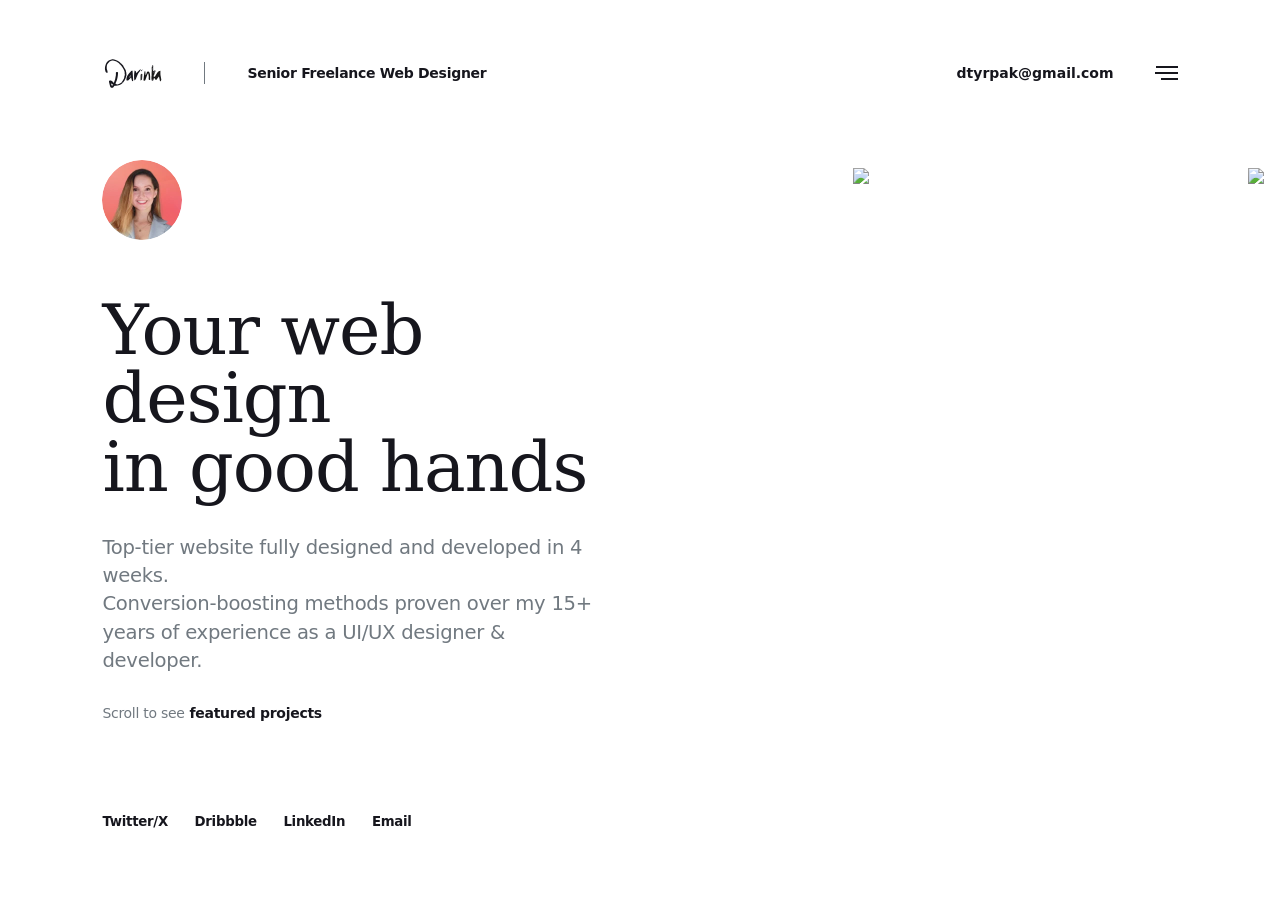
==== index.html @ 05b913f5 "Update portfolio content and interactions" ====
<!DOCTYPE html>
<html lang="en">
<head>
	<meta charset="utf-8">

	<title>Darinka: UI/UX Designer</title>
	<meta name="viewport" content="width=device-width, height=device-height, initial-scale=1, minimum-scale=1" />
	<link rel="icon" type="image/webp" href="img/avatar.webp" />

	<link rel="stylesheet" href="style.css" />
</head> 

<body>

<svg class="svg-sprite" aria-hidden="true" focusable="false">
	<symbol id="icon-star" viewBox="0 0 17 16">
		<path fill="#fbbc04" d="m5.7 5.1-5.3.6-.4.4q0 .2.2.5L4 10l-1 5.2q-.1.3.1.5t.5 0l4.6-2.6L13 16h.5q.3-.3.2-.6l-1-5.2 3.8-3.5q.3-.3.2-.5t-.4-.4L11 5.1 8.8.3q0-.3-.5-.3Q8 0 8 .3z" />
	</symbol>
</svg>

<div id="layoutbox">
	<header>
		<h1 class="logo"><img src="img/podpis.svg" alt="Darinka - signature" /></h1>
		<p class="header-title">Senior Freelance Web Designer</p>
		<address>
			<a class="button header-email" href="mailto:dtyrpak@gmail.com">dtyrpak@gmail.com</a>
		</address>
		<nav>
			<a data-action="open-menu" title="Click to open menu">
				<svg width="24" height="24" viewBox="0 0 24 24">
					<line x1="2" y1="1" x2="24" y2="1" />
					<line x1="1" y1="7" x2="24" y2="7" />
					<line x1="7" y1="13" x2="24" y2="13" />
				</svg>
			</a>
			<overlay>
				<a data-action="close-menu" title="Click to close menu">
					<svg width="14" height="14" viewBox="0 0 14 14">
						<line x1="1" y1="1" x2="14" y2="14" />
						<line x1="14" y1="1" x2="1" y2="14" />
					</svg>
				</a>
				<ul id="menu">
					<li><a href="#works">Works</a></li>
					<li><a href="#about">About</a></li>
					<li><a href="mailto:dtyrpak@gmail.com">Contact</a></li>
				</ul>
			</overlay>
		</nav>
	</header>
	
	
	<main>
		<welcome>
			<img class="welcome-avatar" src="img/avatar.webp" alt="Darina Kostelníková" />
			<h1>Your web design<br />in&nbsp;good hands</h1>
			<p>Top-tier website fully designed and developed in 4 weeks. <br />
			Conversion-boosting methods proven over my 15+ years of&nbsp;experience as a UI/UX designer & developer.</p>
			<p class="project-prompt">
				<span>Scroll to see</span> <a href="#works">featured projects</a> <!-- or <a href="#templates">browse my templates</a> -->
			</p>
						
		</welcome>
		
		<works id="works">
			<ul>
				<li>
					<figure>
						<a href="project.html">
							<img loading="lazy" src="img/projects/project_01.webp" alt="Website and mobile app project thumbnail" />
						</a>
						<figcaption>
							<h3>Digits Figma template</h3>
							<p>Design and marketing</p>
						</figcaption>
					</figure>
				</li>
				<li>
					<figure class="wide">
						<a href="project.html">
							<img loading="lazy" src="img/projects/project_02.webp" alt="Web app project thumbnail" />
						</a>
						<figcaption>
							<h3>slovakia.com travel directory</h3>
							<p>Design and WordPress development</p>
						</figcaption>
					</figure>
				</li>
				<li>
					<figure>
						<a href="project.html">
							<img loading="lazy" src="img/projects/project_03.webp" alt="Branding guide and website project thumbnail" />
						</a>
						<figcaption>
							<h3>Medicine delivery app</h3>
							<p>UI/UX design</p>
						</figcaption>
					</figure>
				</li>
				<li>
					<figure>
						<a href="project.html">
							<img loading="lazy" src="img/projects/project_04.webp" alt="Website redesign project thumbnail" />
						</a>
						<figcaption>
							<h3>Interior panels e-commerce</h3>
							<p>Design</p>
						</figcaption>
					</figure>
				</li>
				<li>
					<figure>
						<a href="project.html">
							<img loading="lazy" src="img/projects/project_05.webp" alt="WordPress themes project thumbnail" />
						</a>
						<figcaption>
							<h3>ePower.ie website</h3>
							<p>Design (lead designer) and WordPress development</p>
						</figcaption>
					</figure>
				</li>
				<li>
					<figure>
						<a href="project.html">
							<img loading="lazy" src="img/projects/project_06.webp" alt="E-commerce project thumbnail" />
						</a>
						<figcaption>
							<h3>ArtHaz.sk museum website</h3>
							<p>Design and WordPress development</p>
						</figcaption>
					</figure>
				</li>
				<li>
					<figure>
						<a href="project.html">
							<img loading="lazy" src="img/projects/project_07.webp" alt="Landing page and app project thumbnail" />
						</a>
						<figcaption>
							<h3>Various templates for sale</h3>
							<p>Design and HTML/WordPress development</p>
						</figcaption>
					</figure>
				</li>
				<li>
					<figure>
						<a href="project.html">
							<img loading="lazy" src="img/projects/project_08.webp" alt="Landing page and app project thumbnail" />
						</a>
						<figcaption>
							<h3>SaaS landing page</h3>
							<p>Design (lead designer)</p>
						</figcaption>
					</figure>
				</li>
				<li>
					<figure>
						<a href="project.html">
							<img loading="lazy" src="img/projects/project_09.webp" alt="Landing page and app project thumbnail" />
						</a>
						<figcaption>
							<h3>Fratch.io website</h3>
							<p>Design (lead designer)</p>
						</figcaption>
					</figure>
				</li>
				<li>
					<figure class="wide">
						<a href="project.html">
							<img loading="lazy" src="img/projects/project_10.webp" alt="Landing page and app project thumbnail" />
						</a>
						<figcaption>
							<h3>Intersoft website</h3>
							<p>Design and HTML development</p>
						</figcaption>
					</figure>
				</li>
			</ul>
		</works>
		
		<est aria-label="Established 2006">
			<span></span>
			<img loading="lazy" src="img/est.svg" alt="EST. 2006" />
			<span></span>
		</est>
		
				
		<about id="about">
			<figure>
				<img loading="lazy" src="img/portrait.webp" alt="Family portraits" />
				<figcaption>Me and my family</figcaption>
			</figure>
			
			<div>
				<h2>Get to know me</h2>

				<p class="large">My name is Darina Kostelníková <br />
					and I am your independent web designer. </p>

				<p>After getting my Master's Degree in Computer Science in 2007, I've worked on <strong>100+ projects for small to giant-sized businesses</strong>. </p>

				<p>I am an <strong>Elite author</strong> on ThemeForest with more than 2500 <strong>happy customers</strong>, having sold more than $75,000 in WordPress themes. I&nbsp;appeared in 3 issues of <strong>"net magazine"</strong>, a printed magazine for web designers. </p>

				<p>Web design is my second nature and my dream job. I live in Slovakia with my husband, daughter and our doggie.</p>

				<p><a href="mailto:dtyrpak@gmail.com">👋 Write me an email</a></p>
			</div>
		</about>

		<testimonials>
			<article>
				<div class="testimonial-avatar"><img src="img/testimonial_1.webp" alt="Photo of a person who gave a testimonials" /></div>
				<p class="stars" aria-label="5 out of 5 stars"><svg width="17" height="16" aria-hidden="true"><use href="#icon-star"></use></svg><svg width="17" height="16" aria-hidden="true"><use href="#icon-star"></use></svg><svg width="17" height="16" aria-hidden="true"><use href="#icon-star"></use></svg><svg width="17" height="16" aria-hidden="true"><use href="#icon-star"></use></svg><svg width="17" height="16" aria-hidden="true"><use href="#icon-star"></use></svg></p>
				<blockquote>Darinka is a talented designer and a pleasure to work with. I have hired her for two projects so far and I look forward to working with her on many more to come.</blockquote>
				<p class="testimonial-author">Evan Rosenfeld</p>
			</article>
			<article>
				<div class="testimonial-avatar"><img src="img/testimonial_2.webp" alt="Photo of a person who gave a testimonials" /></div>
				<p class="stars" aria-label="5 out of 5 stars"><svg width="17" height="16" aria-hidden="true"><use href="#icon-star"></use></svg><svg width="17" height="16" aria-hidden="true"><use href="#icon-star"></use></svg><svg width="17" height="16" aria-hidden="true"><use href="#icon-star"></use></svg><svg width="17" height="16" aria-hidden="true"><use href="#icon-star"></use></svg><svg width="17" height="16" aria-hidden="true"><use href="#icon-star"></use></svg></p>
				<blockquote>The great designer Darinka combines an effective approach to modern web design, in which sensible visuals are combined with functional implementation.</blockquote>
				<p class="testimonial-author">Ondrej Pastirik</p>
			</article>
			<article>
				<div class="testimonial-avatar"><img src="img/testimonial_3.webp" alt="Photo of a person who gave a testimonials" /></div>
				<p class="stars" aria-label="5 out of 5 stars"><svg width="17" height="16" aria-hidden="true"><use href="#icon-star"></use></svg><svg width="17" height="16" aria-hidden="true"><use href="#icon-star"></use></svg><svg width="17" height="16" aria-hidden="true"><use href="#icon-star"></use></svg><svg width="17" height="16" aria-hidden="true"><use href="#icon-star"></use></svg><svg width="17" height="16" aria-hidden="true"><use href="#icon-star"></use></svg></p>
				<blockquote>Darinka was so fast and focused! She was there for me and made my life so much easier. Her creations are smooth, simple and clean, exactly my style.</blockquote>
				<p class="testimonial-author">Zuzana Stelbaska</p>
			</article>
			<article>
				<div class="testimonial-avatar"><img src="img/testimonial_4.webp" alt="Photo of a person who gave a testimonials" /></div>
				<p class="stars" aria-label="5 out of 5 stars"><svg width="17" height="16" aria-hidden="true"><use href="#icon-star"></use></svg><svg width="17" height="16" aria-hidden="true"><use href="#icon-star"></use></svg><svg width="17" height="16" aria-hidden="true"><use href="#icon-star"></use></svg><svg width="17" height="16" aria-hidden="true"><use href="#icon-star"></use></svg><svg width="17" height="16" aria-hidden="true"><use href="#icon-star"></use></svg></p>
				<blockquote>We worked with Darinka as an agency. Our clients were always extremely satisfied, they liked the designs right from the get-go. She has a knack for it :)</blockquote>
				<p class="testimonial-author">Lukas Cervenka</p>
			</article>
			<article>
				<div class="testimonial-avatar"><img src="img/testimonial_5.webp" alt="Photo of a person who gave a testimonials" /></div>
				<p class="stars" aria-label="5 out of 5 stars"><svg width="17" height="16" aria-hidden="true"><use href="#icon-star"></use></svg><svg width="17" height="16" aria-hidden="true"><use href="#icon-star"></use></svg><svg width="17" height="16" aria-hidden="true"><use href="#icon-star"></use></svg><svg width="17" height="16" aria-hidden="true"><use href="#icon-star"></use></svg><svg width="17" height="16" aria-hidden="true"><use href="#icon-star"></use></svg></p>
				<blockquote>Excellent work ethic.<br />	 Talented web developer. Known her for more than 7 years now. Hire her.</blockquote>
				<p class="testimonial-author">Richard Kohn</p>
			</article>
		</testimonials>


		<certifications>
			<h2>My experience</h2>

			<p class="certifications-label">Recognitions &amp; Certification</p>
			<div class="certification-list">
				<div class="certification-row primary">
					<img class="cert-elite" loading="lazy" src="img/certs/elite.webp" alt="Envato Elite" />
					<img class="cert-ux" loading="lazy" src="img/certs/ux_1.webp" alt="UX Design" />
					<img class="cert-process" loading="lazy" src="img/certs/process.webp" alt="Process Masterclass" />
					<p class="cert-note">Certified<br />Completion</p>
				</div>
				<div class="certification-row secondary">
					<img class="cert-google" loading="lazy" src="img/certs/google_career_cert.webp" alt="Google Career Certificates" />
					<p>UX Design<br />Certified<br />Completion</p>
					<p>Fundamentals<br />of Digital Marketing<br />Certified Completion</p>
					<img class="cert-net" loading="lazy" src="img/certs/featured_net.webp" alt="Featured in net magazine" />
				</div>
			</div>

			<p class="certifications-label">Working with</p>
			<div class="tools-list">
				<img loading="lazy" src="img/tools/figma_2x.webp" alt="Figma" />
				<img loading="lazy" src="img/tools/framer_2x.webp" alt="Framer" />
				<img loading="lazy" src="img/tools/wordpress_2x.webp" alt="WordPress" />
				<img loading="lazy" src="img/tools/html_2x.webp" alt="HTML, CSS and JavaScript" />
				<img loading="lazy" src="img/tools/php_2x.webp" alt="PHP" />
				<img loading="lazy" src="img/tools/git_2x.webp" alt="Git" />
				<p>and anything<br />in between...</p>
			</div>
		</certifications>

		<end>
			&nbsp;
		</end>
	</main>
	
	<footer>
		<nav>
			<ul>
				<li><a href="https://x.com/darinkaio" target="_blank" rel="noopener noreferrer">Twitter/X</a></li>
				<li><a href="https://www.dribbble.com/darinka" target="_blank" rel="noopener noreferrer">Dribbble</a></li>
				<li><a href="https://www.linkedin.com/in/darina-kostelnikova/" target="_blank" rel="noopener noreferrer">LinkedIn</a></li>
				<li><a href="mailto:dtyrpak@gmail.com">Email</a></li>
			</ul>
		</nav>
	</footer>

</div><!-- #layoutbox -->


<script src="scripts.js"></script>

</body>
</html>
---- style.css ----
@font-face {
    font-family: 'Sans';
    src: url('fonts/sans-regular.woff2') format('woff2');
    font-weight: normal; font-style: normal;  font-display: swap;
}
@font-face {
    font-family: 'Sans';
    src: url('fonts/sans-semibold.woff2') format('woff2');
    font-weight: 600;  font-style: normal;  font-display: swap;
}
@font-face {
	font-family: 'Serif';
	src: url('fonts/serif-medium.woff2') format('woff2');
	font-weight: 500;  font-style: normal;  font-display: swap;
}

body {
	--black: #16161D;
	--grey: #717980;
	--pink: #f27477;
	--lightpink: #F4F0F6;
	--white: #fff;
	--gap: min(8vw, 128px);
	margin: 0;
	padding: 0;
	box-sizing: border-box;
	background: white;
	font-family: 'Sans', -apple-system, Roboto, Helvetica, sans-serif;
	font-weight: normal;
	color: var(--black);
	font-size: 0.875rem;
	line-height: 1.6;
	letter-spacing: -0.02em;
	font-smooth: always;
	-webkit-font-smoothing: antialiased;
	overflow-x: hidden;
	overflow-y: auto;
	overscroll-behavior: none;
}
body.horizontal {
	width: auto; height: 100vh; min-height: 10em; overflow-y: hidden; overflow-x: scroll; max-height: 100vh;
}
p {list-style: none;vertical-align: top;color: var(--grey);margin-top: 0;}
ul, ol {padding-left: 20px;}
li { padding-bottom: 8px; }
li:last-child { padding-bottom: 0; }
h1, h2, h3, h4, h5, h6 {font-family: "Serif", Times, serif;font-weight: 500;margin: 4px 0 0.5em;color: var(--black);}
h1 {font-size: 5em;line-height: 0.98;letter-spacing: -0.015em;font-weight: normal;}
h2 {font-size: 2.65em;line-height: 1;}
h3 {font-size: 1.65em;line-height: 1.325;}
h4 {font-size: 1.35em;line-height: 1.45;}
h5 {font-size: 1.325em;line-height: 1.45;}
h6 {font-size: 1em;line-height: 1.45; }
em {font-style: italic;font-family: serif;font-size: 117%;line-height: 0;font-weight: normal;}
strong { color: var(--black); }
address {line-height: 1.5;font-style: normal;margin-bottom: 1em;}
a {color: var(--black);text-decoration: none;line-height: 1.625;font-weight: 600;transition: all .125s ease-in;cursor: pointer;} 
nav a, welcome a, footer a, h2 a, h3 a, h4 a, h5 a, h6 a {background: none;line-height: inherit;}
p a { background: var(--lightpink); padding: 6px 12px; }
a:hover { color: var(--pink); }
.button {display: inline-block;padding: 8px 16px;border-radius: 2px;line-height: 1.2;}

figure, img {margin: 0;max-width: 100%;display: block;flex-shrink: 0;object-fit: contain;}
figure img { width: auto; }
figcaption {margin: 0;}

header, footer {position: absolute;padding: 0 var(--gap);width: calc(100vw - var(--gap) * 2);}
body.horizontal header,
body.horizontal footer {position: fixed;z-index: 9;}
header {display: flex;align-items: center;flex-direction: row;margin-top: 4em;}
header h1.logo {margin: 0;/* position: relative; *//* top: 4px; */z-index: 9;display: flex;align-items: center;}
header img {margin: 0;flex-shrink: 0;}
header .header-title {margin: 0 0 0 3em;padding-left: 3em;border-left: 1px solid var(--grey);color: var(--black);/* font-size: 14px; *//* line-height: 24px; */font-weight: 600;/* letter-spacing: -0.01em; */z-index: 90;}
header address {font-size: 14px;line-height: 1;display: inline-block;padding: 0;margin: 0 24px 0 auto;letter-spacing: normal;font-style: normal;position: relative;z-index: 9;}
header .header-email {/* background: linear-gradient(90deg, #fff200 0%, #ff914d 100%); */color: var(--black);font-weight: 600;}
header .header-email:hover {/* background: linear-gradient(90deg, #fff200 0%, #ff914d 100%); */color: var(--pink);filter: brightness(1.04);}
header nav {margin-top: 10px;display: flex;align-items: center;transition: margin .25s ease-in;}
header nav a {display: flex;align-content: center;justify-content: center;z-index: 90;}
header nav svg line { stroke: var(--black); stroke-width: 2; }
header nav a:hover { background-color: transparent; }

#layoutbox {height: 100%;}	
main {padding: 9em var(--gap) 10em;}
body.horizontal main {display: flex;flex-wrap: nowrap;flex-direction: row;height: calc(95vh - 20em);}
body.horizontal main > * {min-width: 540px;padding-left: var(--gap);margin-right: var(--gap);margin-top: 4em;flex-shrink: 0;align-self: center;}

overlay {transform: translateX(-100%);position: fixed;top: 0;left: 0;width: 200vw;height: calc(100vh - 20em + 20px);background: var(--white);opacity: 0;padding: 10em var(--gap);transition: all .125s ease-in;display: flex;flex-direction: column;}
body.open-menu overlay {transform: translateX(0);opacity: 1;}
ul#menu { padding: 0; margin: auto 0;}
ul#menu li a {font-size: 3.785em;font-family: "Serif", serif;line-height: 1;color: var(--black);opacity: 0.741;display: block;margin: 0.147em 0;}
ul#menu li {margin: 0;position: relative;display: block;}
overlay a[data-action=close-menu] {position: absolute;top: 0;left: calc(100vw - var(--gap) * 3);padding: 24px var(--gap);visibility: hidden;}
body.open-menu header nav {margin-top: -4px;}
a[data-action=open-menu] line { transition: transform .25s ease-in; }
body.open-menu a[data-action=open-menu] line:nth-child(1) {transform: rotate(45deg) translateX(6px);}
body.open-menu a[data-action=open-menu] line:nth-child(2) {transform: rotate(-45deg) translateY(12px) translateX(-13px);}
body.open-menu a[data-action=open-menu] line:nth-child(3) { transform: scale(0); }

footer {position: relative;font-size: 10pt;bottom: 0;margin-bottom: 6vh;}
footer nav ul { list-style: none; display: flex; padding: 0; flex-wrap: wrap; }
footer nav ul li { padding: 0 2em 0 0; color: var(--black); white-space: nowrap;}

::selection { background: var(--pink); color: white; } 
.svg-sprite {position: absolute;width: 0;height: 0;overflow: hidden;}

/* sections */
body.horizontal main > welcome {padding-left: 0;width: calc(100vw - 440px - var(--gap)*3);max-width: 654px;margin-right: 0;}
welcome .welcome-avatar {width: 80px;height: 80px;object-fit: cover;border-radius: 50%;margin: 0 0 56px;}
welcome h1 {max-width: 14ch;padding: 0;margin-bottom: 32px;}
welcome p {font-size: 1.4em;line-height: 1.45;max-width: 40ch;margin: 0 0 28px;padding: 0;}
welcome .project-prompt {display: flex;gap: 0.35em;align-items: baseline;margin: 0;color: var(--grey);font-size: 14px;line-height: 1.4;}
welcome .project-prompt a {background: transparent;font-weight: 600;line-height: inherit;padding: 0;}
welcome .project-prompt a:hover {background: transparent; }
welcome .project-back {margin-bottom: 24px;font-size: 14px;}
welcome .project-back a {background: var(--lightpink);padding: 6px 12px;}
welcome .project-meta {font-size: 14px;color: var(--black);font-weight: 600;}

body.horizontal main > works {/* padding-left: 0; */margin-right: 0;}
works > ul {display: flex;width: auto;list-style: none;align-items: center;height: 100%;padding: 0;}
works > ul > li {display: flex;flex-shrink: 0;position: relative;align-items: center;}
works h3 {font-size: 1.5em; margin: 0; }
works p { margin: 0; }
works figure {height: 540px; width: auto; padding-right: var(--gap);padding-left: 0;position: relative;}
works figure.wide {  margin: 0 -24px; }
works figure > a {display: flex;height: 100%;width: auto;border-radius: 5px;position: relative;align-items: center;justify-content: center;}
works figure a img {height: 100%; font-size: 0;}
works figcaption { bottom: 0;margin: 0 auto;width: 100%; padding: 16px 0; opacity: 0; transition: opacity .13s ease-in;}
works figure:hover figcaption { opacity: 0.95; }
works figure.wide figcaption { margin-left: 100px; }
.project-page works figure img {width: 800px;height: 540px;object-fit: cover;}

est {min-width: unset !important; align-self: stretch;display: flex;flex-direction: column;align-items: center;justify-content: center;gap: 32px;min-width: 114px;}
est span {display: block;width: 1px;min-height: 147px;background: #aeb4b9;}
est img {width: 114px;height: auto;}

about { display: flex; align-items: center; gap: 6em; }
about figure img { height: 540px; }
about figure { position: relative; }
about figure figcaption { position: absolute; bottom: 24px; left: 32px; z-index: 2; padding: 6px 12px; background: var(--lightpink); font-weight: bold; line-height: 1; }
about > div:not(.est-marker) { max-width: 44ch; }
p.large { font-size: 1.5em; line-height: 1.4; }

body.horizontal main > testimonials {padding-left: 0;}
testimonials {display: flex;gap: 24px;align-items: center;}
testimonials article {width: 320px;height: 400px;box-sizing: border-box;border: 1px solid var(--lightpink);border-radius: 8px;gap: 2em;padding: 2.5em 2em;display: flex;flex-direction: column;flex-shrink: 0;background: var(--white);}
testimonials .testimonial-avatar {width: 36px;height: 36px;border-radius: 50%;background: var(--lightpink);color: var(--grey);display: flex;align-items: center;justify-content: center;}
testimonials .stars {display: flex;gap: 6px;margin: 0 0 auto;}
testimonials .stars svg {display: block;flex: 0 0 auto;}
testimonials blockquote {margin: auto 0 0;color: var(--black);/* font-size: 1.2em; */line-height: 1.5;letter-spacing: 0;}
testimonials .testimonial-author {margin: 0;color: var(--grey);font-size: 12px;/* line-height: 1; */text-transform: uppercase;letter-spacing: 0.28em;}

body.horizontal main > certifications { }
certifications h2 {margin: 0 0 36px;font-size: 2.25em;}
certifications .certifications-label {margin: 0 0 28px;color: var(--black);font-size: 15px;line-height: 1.4;}
certifications .certification-list {display: flex;flex-direction: column;gap: 26px;margin-bottom: 52px;}
certifications .certification-row {display: flex;align-items: center; gap: 32px;}
certifications .certification-row img { flex: 0 0 auto;}
certifications .cert-elite {width: 82px;margin-right: 22px;}
certifications .cert-ux {width: 96px;}
certifications .cert-process {width: 172px;}
certifications .cert-google {width: 106px;margin-right: 16px;}
certifications .cert-net {width: 112px;margin-left: 18px;}
certifications .certification-list p {margin: 0;color: var(--black);font-size: 13px;line-height: 1.15;letter-spacing: -0.02em;}
certifications .cert-note {align-self: center;}
certifications .tools-list {display: flex;align-items: center;gap: 34px;}
certifications .tools-list img {width: 40px;height: 40px;object-fit: contain;}
certifications .tools-list img:nth-child(4) {width: 68px;}
certifications .tools-list img:nth-child(5) {width: 50px;}
certifications .tools-list p {margin: 0;color: var(--black);font-size: 13px;line-height: 1.2;}

body.horizontal main > end { min-width: 0; padding-left: 0; }


/* RESPONSIVE - everything vertical */
@media only screen and (max-width: 1024px) {
	h1 {font-size: 3em;}
	header {width: 100vw;margin-top: 0;padding: 12px var(--gap);top: 0;background: white;z-index: 99;box-sizing: border-box;}	
	header .header-title { display: none; }

	body main > * {padding-top: var(--gap);margin-bottom: 0;flex-direction: column;width: 100%;height: auto;clear: both;align-items: self-start;}
	
	works > ul {flex-wrap: wrap;justify-content: space-between;height: auto;gap: var(--gap);margin-top: var(--gap);}
	works > ul > li {flex-direction: column;flex-shrink: 1;}
	works figure {padding: 0;height: auto;max-width: 100%;margin: 0 !important;}
	works figcaption {opacity: 1;margin-left: auto !important;}
	est { flex-direction: row !important; align-items: center !important; }
	est span { height: 1px; min-height: unset; width: 147px; }
	about figure img { height: auto; }
	testimonials {flex-direction: row !important;overflow: auto;padding-bottom: 24px;padding-right: var(--gap);margin-bottom: var(--gap) !important;margin-right: calc(0px - var(--gap));width: calc(100% + var(--gap)) !important;}
	testimonials article {width: 100%;height: auto;max-width: 320px;}
	testimonials::after { content: ''; width: var(--gap); }
	testimonials .stars {margin-bottom: 64px;}
	certifications .certification-row {flex-wrap: wrap;gap: 24px 32px;}
	certifications .cert-elite,
	certifications .cert-google,
	certifications .cert-net {margin: 0;}
	certifications .tools-list {flex-wrap: wrap;gap: 32px;}
}
@media only screen and (max-width: 360px) {
	header .header-email { display: none; }
}
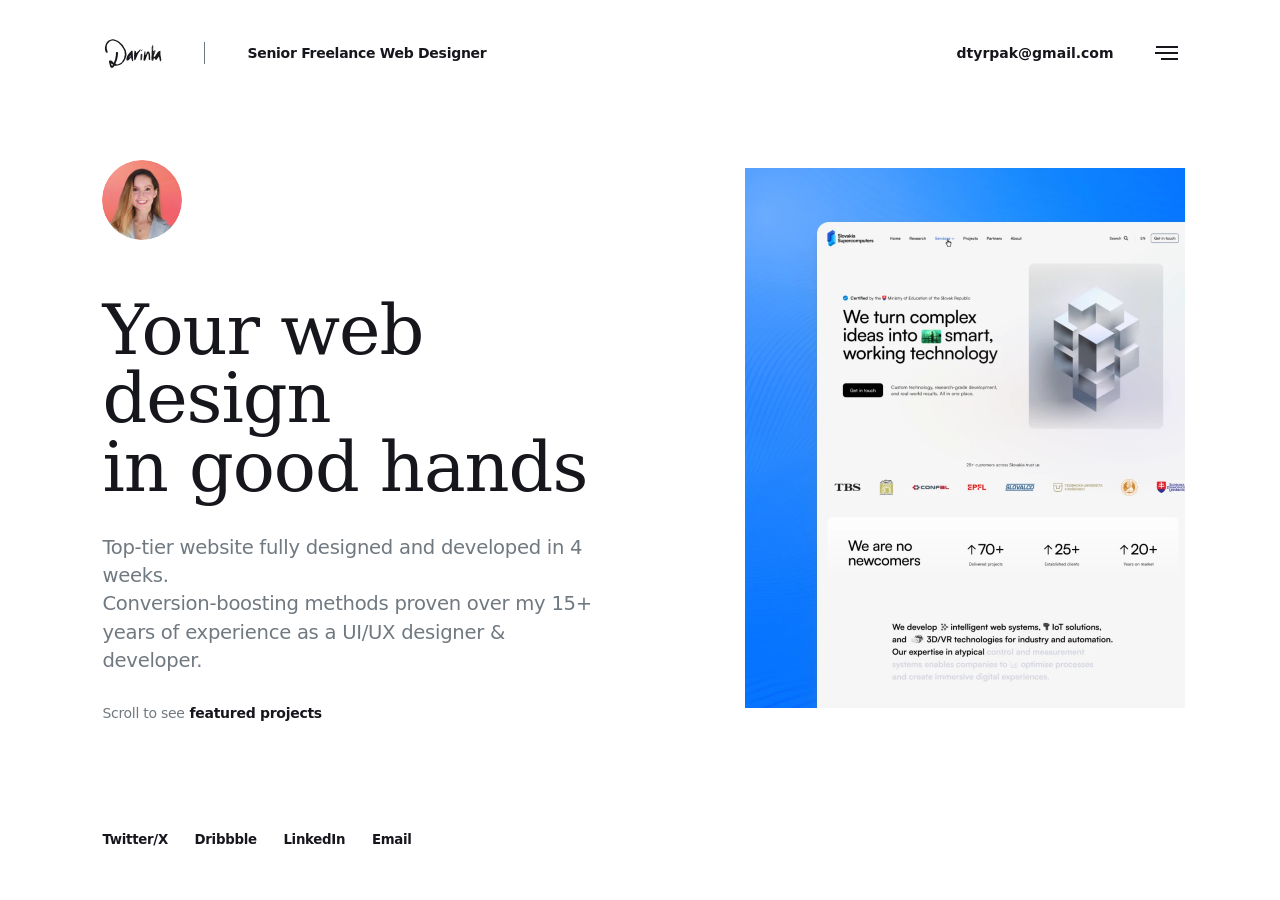
==== commit 2f88703b: "new project images" ====
--- a/index.html
+++ b/index.html
@@ -67,21 +67,43 @@
 				<li>
 					<figure>
 						<a href="project.html">
-							<img loading="lazy" src="img/projects/project_01.webp" alt="Website and mobile app project thumbnail" />
-						</a>
-						<figcaption>
-							<h3>Digits Figma template</h3>
-							<p>Design and marketing</p>
+							<img loading="lazy" src="img/projects/project_01.webp" alt="Slovakia Supercomputers website project thumbnail" />
+						</a>
+						<figcaption>
+							<h3>Slovakia Supercomputers website</h3>
+							<p>Design and WordPress development</p>
+						</figcaption>
+					</figure>
+				</li>
+				<li>
+					<figure>
+						<a href="project.html">
+							<img loading="lazy" src="img/projects/project_02.webp" alt="Designery agency website project thumbnail" />
+						</a>
+						<figcaption>
+							<h3>Designery agency website</h3>
+							<p>Design and development</p>
+						</figcaption>
+					</figure>
+				</li>
+				<li>
+					<figure>
+						<a href="project.html">
+							<img loading="lazy" src="img/projects/project_03.webp" alt="Delphi voice agent website project thumbnail" />
+						</a>
+						<figcaption>
+							<h3>Delphi voice agent website</h3>
+							<p>Design (lead designer)</p>
 						</figcaption>
 					</figure>
 				</li>
 				<li>
 					<figure class="wide">
 						<a href="project.html">
-							<img loading="lazy" src="img/projects/project_02.webp" alt="Web app project thumbnail" />
-						</a>
-						<figcaption>
-							<h3>slovakia.com travel directory</h3>
+							<img loading="lazy" src="img/projects/project_04.webp" alt="Slovakia.com travel directory project thumbnail" />
+						</a>
+						<figcaption>
+							<h3>Slovakia.com travel directory</h3>
 							<p>Design and WordPress development</p>
 						</figcaption>
 					</figure>
@@ -89,10 +111,10 @@
 				<li>
 					<figure>
 						<a href="project.html">
-							<img loading="lazy" src="img/projects/project_03.webp" alt="Branding guide and website project thumbnail" />
-						</a>
-						<figcaption>
-							<h3>Medicine delivery app</h3>
+							<img loading="lazy" src="img/projects/project_05.webp" alt="Kurando medicine delivery app project thumbnail" />
+						</a>
+						<figcaption>
+							<h3>Kurando medicine delivery app</h3>
 							<p>UI/UX design</p>
 						</figcaption>
 					</figure>
@@ -100,10 +122,10 @@
 				<li>
 					<figure>
 						<a href="project.html">
-							<img loading="lazy" src="img/projects/project_04.webp" alt="Website redesign project thumbnail" />
-						</a>
-						<figcaption>
-							<h3>Interior panels e-commerce</h3>
+							<img loading="lazy" src="img/projects/project_06.webp" alt="Wallure interior panels e-commerce project thumbnail" />
+						</a>
+						<figcaption>
+							<h3>Wallure interior panels e-commerce</h3>
 							<p>Design</p>
 						</figcaption>
 					</figure>
@@ -111,7 +133,7 @@
 				<li>
 					<figure>
 						<a href="project.html">
-							<img loading="lazy" src="img/projects/project_05.webp" alt="WordPress themes project thumbnail" />
+							<img loading="lazy" src="img/projects/project_07.webp" alt="ePower.ie website project thumbnail" />
 						</a>
 						<figcaption>
 							<h3>ePower.ie website</h3>
@@ -122,7 +144,7 @@
 				<li>
 					<figure>
 						<a href="project.html">
-							<img loading="lazy" src="img/projects/project_06.webp" alt="E-commerce project thumbnail" />
+							<img loading="lazy" src="img/projects/project_08.webp" alt="ArtHaz.sk museum website project thumbnail" />
 						</a>
 						<figcaption>
 							<h3>ArtHaz.sk museum website</h3>
@@ -133,7 +155,7 @@
 				<li>
 					<figure>
 						<a href="project.html">
-							<img loading="lazy" src="img/projects/project_07.webp" alt="Landing page and app project thumbnail" />
+							<img loading="lazy" src="img/projects/project_09.webp" alt="Website templates project thumbnail" />
 						</a>
 						<figcaption>
 							<h3>Various templates for sale</h3>
@@ -144,18 +166,7 @@
 				<li>
 					<figure>
 						<a href="project.html">
-							<img loading="lazy" src="img/projects/project_08.webp" alt="Landing page and app project thumbnail" />
-						</a>
-						<figcaption>
-							<h3>SaaS landing page</h3>
-							<p>Design (lead designer)</p>
-						</figcaption>
-					</figure>
-				</li>
-				<li>
-					<figure>
-						<a href="project.html">
-							<img loading="lazy" src="img/projects/project_09.webp" alt="Landing page and app project thumbnail" />
+							<img loading="lazy" src="img/projects/project_10.webp" alt="Fratch.io website project thumbnail" />
 						</a>
 						<figcaption>
 							<h3>Fratch.io website</h3>
@@ -164,9 +175,20 @@
 					</figure>
 				</li>
 				<li>
+					<figure>
+						<a href="project.html">
+							<img loading="lazy" src="img/projects/project_11.webp" alt="Data Native Agency website project thumbnail" />
+						</a>
+						<figcaption>
+							<h3>Data Native Agency website</h3>
+							<p>Design (lead designer)</p>
+						</figcaption>
+					</figure>
+				</li>
+				<li>
 					<figure class="wide">
 						<a href="project.html">
-							<img loading="lazy" src="img/projects/project_10.webp" alt="Landing page and app project thumbnail" />
+							<img loading="lazy" src="img/projects/project_12.webp" alt="Intersoft website project thumbnail" />
 						</a>
 						<figcaption>
 							<h3>Intersoft website</h3>
@@ -245,17 +267,20 @@
 
 			<p class="certifications-label">Recognitions &amp; Certification</p>
 			<div class="certification-list">
-				<div class="certification-row primary">
-					<img class="cert-elite" loading="lazy" src="img/certs/elite.webp" alt="Envato Elite" />
-					<img class="cert-ux" loading="lazy" src="img/certs/ux_1.webp" alt="UX Design" />
-					<img class="cert-process" loading="lazy" src="img/certs/process.webp" alt="Process Masterclass" />
-					<p class="cert-note">Certified<br />Completion</p>
-				</div>
-				<div class="certification-row secondary">
+				<div class="certification-row google-row">
 					<img class="cert-google" loading="lazy" src="img/certs/google_career_cert.webp" alt="Google Career Certificates" />
 					<p>UX Design<br />Certified<br />Completion</p>
 					<p>Fundamentals<br />of Digital Marketing<br />Certified Completion</p>
+				</div>
+				<div class="certification-row process-row">
+					<img class="cert-ux" loading="lazy" src="img/certs/ux_1.webp" alt="UX Design" />
+					<img class="cert-process" loading="lazy" src="img/certs/process.webp" alt="Process Masterclass" />
+					<p>Certified<br />Completion</p>
+				</div>
+				<div class="certification-row recognition-row">
+					<img class="cert-elite" loading="lazy" src="img/certs/elite.webp" alt="Envato Elite" />
 					<img class="cert-net" loading="lazy" src="img/certs/featured_net.webp" alt="Featured in net magazine" />
+					<p>Recognitions<br />and featurings</p>
 				</div>
 			</div>
 
--- a/style.css
+++ b/style.css
@@ -19,6 +19,7 @@
 	--grey: #717980;
 	--pink: #f27477;
 	--lightpink: #F4F0F6;
+	--snow: #F6F6F6;
 	--white: #fff;
 	--gap: min(8vw, 128px);
 	margin: 0;
@@ -67,7 +68,7 @@
 header, footer {position: absolute;padding: 0 var(--gap);width: calc(100vw - var(--gap) * 2);}
 body.horizontal header,
 body.horizontal footer {position: fixed;z-index: 9;}
-header {display: flex;align-items: center;flex-direction: row;margin-top: 4em;}
+header {display: flex;align-items: center;flex-direction: row;margin-top: 4vh;}
 header h1.logo {margin: 0;/* position: relative; *//* top: 4px; */z-index: 9;display: flex;align-items: center;}
 header img {margin: 0;flex-shrink: 0;}
 header .header-title {margin: 0 0 0 3em;padding-left: 3em;border-left: 1px solid var(--grey);color: var(--black);/* font-size: 14px; *//* line-height: 24px; */font-weight: 600;/* letter-spacing: -0.01em; */z-index: 90;}
@@ -96,7 +97,7 @@
 body.open-menu a[data-action=open-menu] line:nth-child(2) {transform: rotate(-45deg) translateY(12px) translateX(-13px);}
 body.open-menu a[data-action=open-menu] line:nth-child(3) { transform: scale(0); }
 
-footer {position: relative;font-size: 10pt;bottom: 0;margin-bottom: 6vh;}
+footer {position: relative;font-size: 10pt;bottom: 0;margin-bottom: 4vh;}
 footer nav ul { list-style: none; display: flex; padding: 0; flex-wrap: wrap; }
 footer nav ul li { padding: 0 2em 0 0; color: var(--black); white-space: nowrap;}
 
@@ -142,7 +143,7 @@
 
 body.horizontal main > testimonials {padding-left: 0;}
 testimonials {display: flex;gap: 24px;align-items: center;}
-testimonials article {width: 320px;height: 400px;box-sizing: border-box;border: 1px solid var(--lightpink);border-radius: 8px;gap: 2em;padding: 2.5em 2em;display: flex;flex-direction: column;flex-shrink: 0;background: var(--white);}
+testimonials article {width: 284px;height: 400px;box-sizing: border-box;border: 0;border-radius: 8px;gap: 2em;padding: 2.5em;display: flex;flex-direction: column;flex-shrink: 0;background: var(--snow);}
 testimonials .testimonial-avatar {width: 36px;height: 36px;border-radius: 50%;background: var(--lightpink);color: var(--grey);display: flex;align-items: center;justify-content: center;}
 testimonials .stars {display: flex;gap: 6px;margin: 0 0 auto;}
 testimonials .stars svg {display: block;flex: 0 0 auto;}
@@ -151,18 +152,16 @@
 
 body.horizontal main > certifications { }
 certifications h2 {margin: 0 0 36px;font-size: 2.25em;}
-certifications .certifications-label {margin: 0 0 28px;color: var(--black);font-size: 15px;line-height: 1.4;}
+certifications .certifications-label {margin: 0 0 28px;color: var(--black);font-weight: bold;line-height: 1.28;}
 certifications .certification-list {display: flex;flex-direction: column;gap: 26px;margin-bottom: 52px;}
-certifications .certification-row {display: flex;align-items: center; gap: 32px;}
+certifications .certification-row {display: grid;align-items: center;}
 certifications .certification-row img { flex: 0 0 auto;}
-certifications .cert-elite {width: 82px;margin-right: 22px;}
-certifications .cert-ux {width: 96px;}
-certifications .cert-process {width: 172px;}
-certifications .cert-google {width: 106px;margin-right: 16px;}
-certifications .cert-net {width: 112px;margin-left: 18px;}
+certifications .google-row {grid-template-columns: 106px 74px 1fr;column-gap: 20px;}
+certifications .process-row {grid-template-columns: 100px 172px 1fr;column-gap: 28px;}
+certifications .recognition-row {grid-template-columns: 90px 112px 1fr;column-gap: 32px;}
+certifications img {width: 100%;}
 certifications .certification-list p {margin: 0;color: var(--black);font-size: 13px;line-height: 1.15;letter-spacing: -0.02em;}
-certifications .cert-note {align-self: center;}
-certifications .tools-list {display: flex;align-items: center;gap: 34px;}
+certifications .tools-list {display: flex;align-items: center;gap: 1.5em;}
 certifications .tools-list img {width: 40px;height: 40px;object-fit: contain;}
 certifications .tools-list img:nth-child(4) {width: 68px;}
 certifications .tools-list img:nth-child(5) {width: 50px;}
@@ -190,10 +189,8 @@
 	testimonials article {width: 100%;height: auto;max-width: 320px;}
 	testimonials::after { content: ''; width: var(--gap); }
 	testimonials .stars {margin-bottom: 64px;}
-	certifications .certification-row {flex-wrap: wrap;gap: 24px 32px;}
-	certifications .cert-elite,
-	certifications .cert-google,
-	certifications .cert-net {margin: 0;}
+	certifications .certification-row {grid-template-columns: none;display: flex;flex-wrap: wrap;gap: 24px 32px;}
+	certifications .recognition-row p {margin-left: 0;}
 	certifications .tools-list {flex-wrap: wrap;gap: 32px;}
 }
 @media only screen and (max-width: 360px) {
